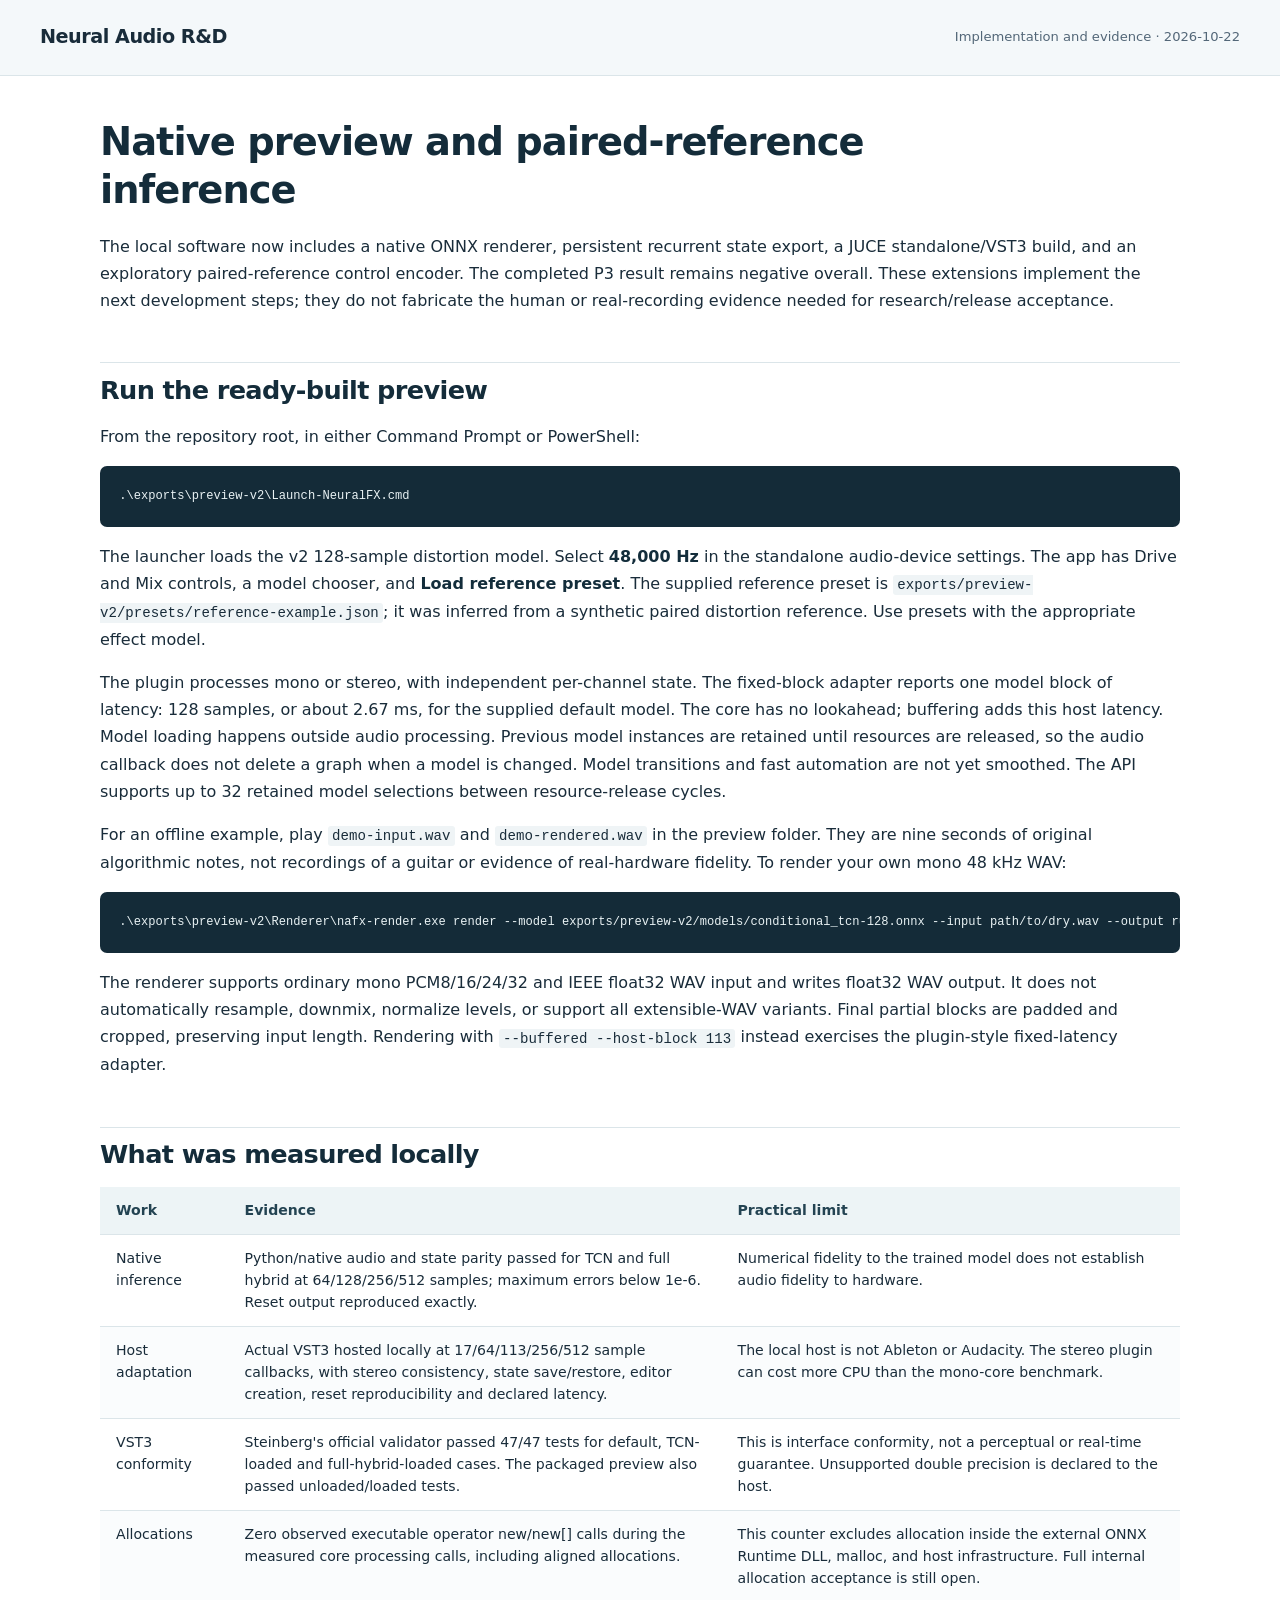
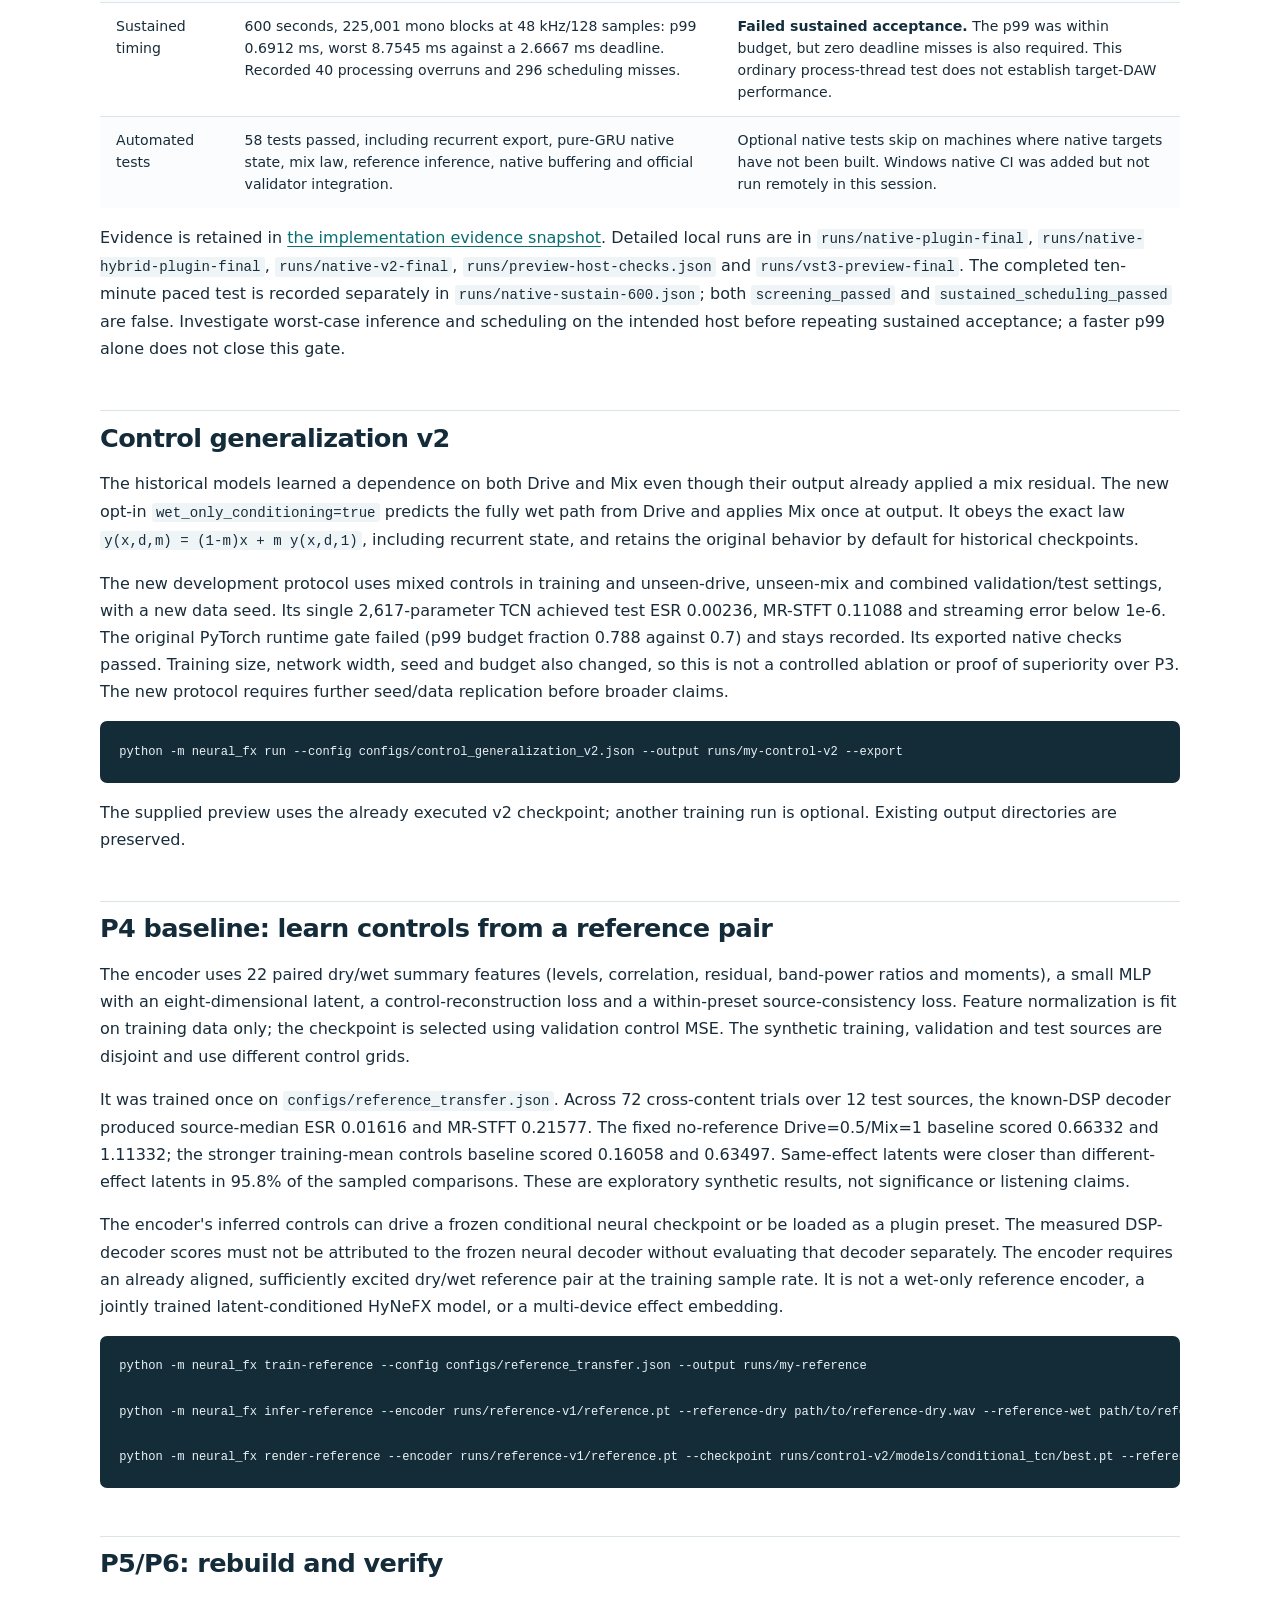
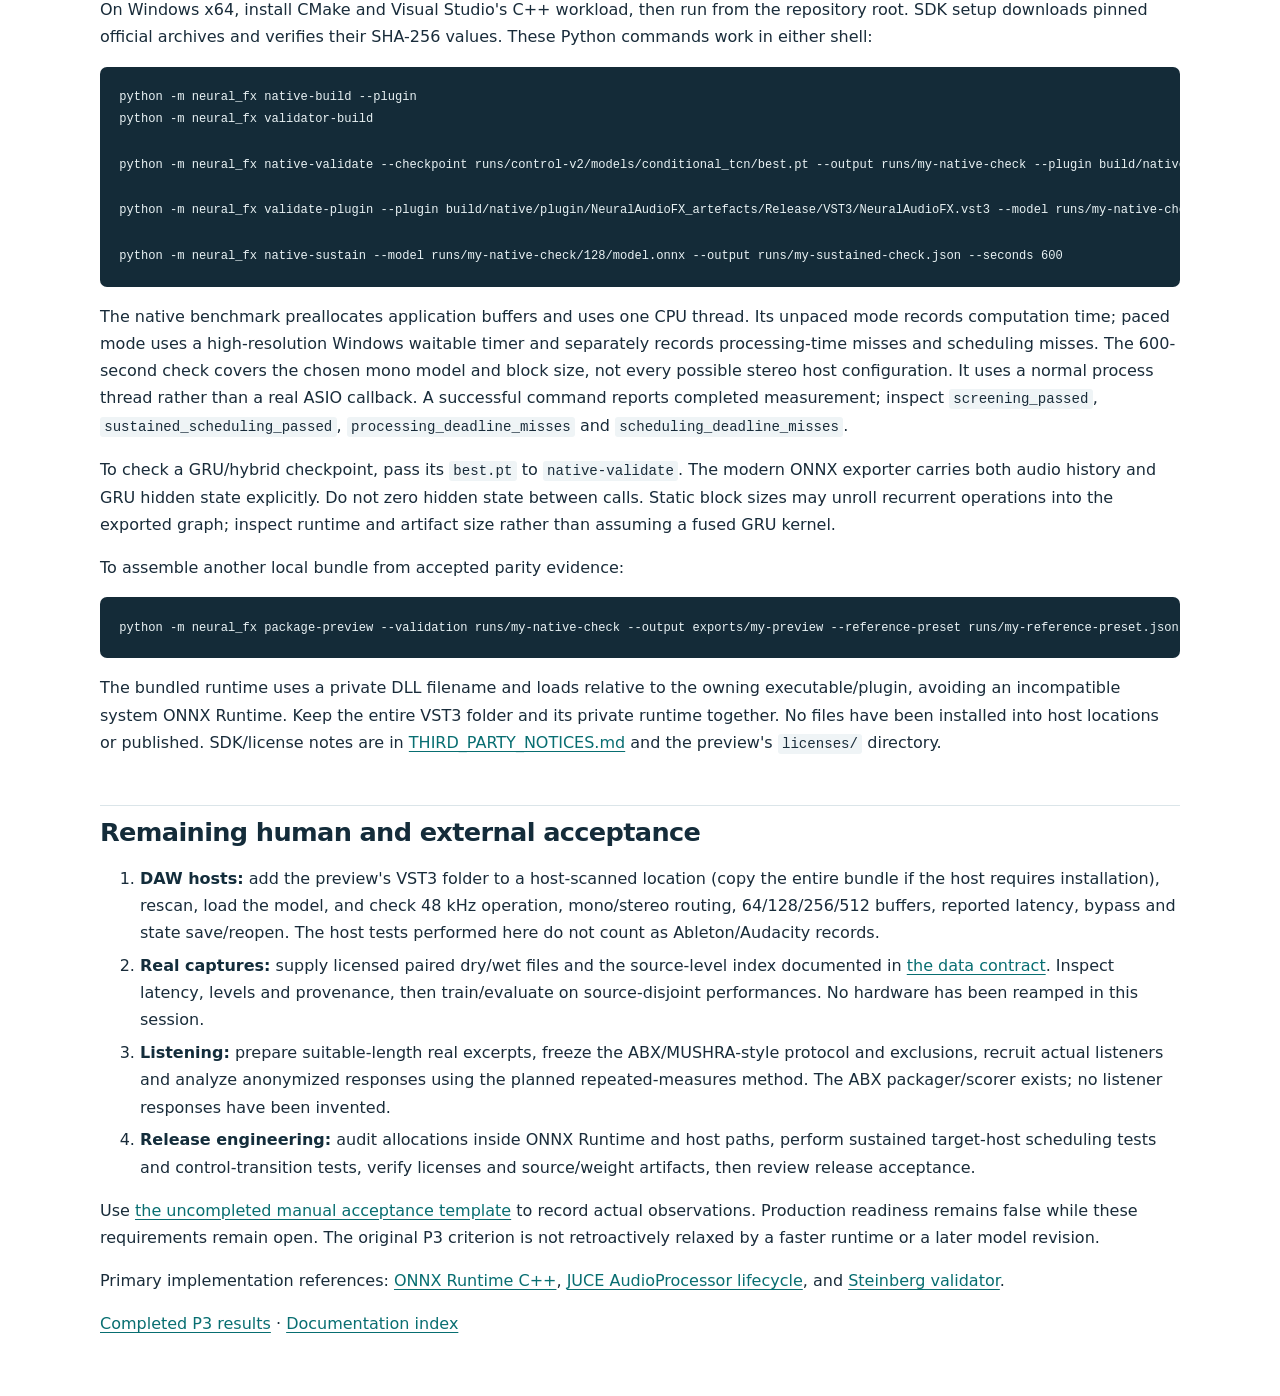
==== docs/NATIVE_AND_REFERENCE.html @ bbce23a6 "add synthetic reference inference and native audio preview - Add paired-reference control encoder an" ====
<!doctype html>
<html lang="en">
<head><meta charset="utf-8"><meta name="viewport" content="width=device-width, initial-scale=1">
<title>Native preview, reference inference and remaining acceptance | Neural Audio R&amp;D</title>
<link rel="stylesheet" href="assets/docs.css"></head>
<body>
<header class="site-header"><a class="brand" href="index.html">Neural Audio R&amp;D</a><span class="edition">Implementation and evidence · 2026-10-22</span></header>
<main id="main-content"><article>
<h1>Native preview and paired-reference inference</h1>
<p>The local software now includes a native ONNX renderer, persistent recurrent state export, a JUCE standalone/VST3 build, and an exploratory paired-reference control encoder. The completed P3 result remains negative overall. These extensions implement the next development steps; they do not fabricate the human or real-recording evidence needed for research/release acceptance.</p>
<h2>Run the ready-built preview</h2>
<p>From the repository root, in either Command Prompt or PowerShell:</p>
<pre><code>.\exports\preview-v2\Launch-NeuralFX.cmd</code></pre>
<p>The launcher loads the v2 128-sample distortion model. Select <strong>48,000 Hz</strong> in the standalone audio-device settings. The app has Drive and Mix controls, a model chooser, and <strong>Load reference preset</strong>. The supplied reference preset is <code>exports/preview-v2/presets/reference-example.json</code>; it was inferred from a synthetic paired distortion reference. Use presets with the appropriate effect model.</p>
<p>The plugin processes mono or stereo, with independent per-channel state. The fixed-block adapter reports one model block of latency: 128 samples, or about 2.67 ms, for the supplied default model. The core has no lookahead; buffering adds this host latency. Model loading happens outside audio processing. Previous model instances are retained until resources are released, so the audio callback does not delete a graph when a model is changed. Model transitions and fast automation are not yet smoothed. The API supports up to 32 retained model selections between resource-release cycles.</p>
<p>For an offline example, play <code>demo-input.wav</code> and <code>demo-rendered.wav</code> in the preview folder. They are nine seconds of original algorithmic notes, not recordings of a guitar or evidence of real-hardware fidelity. To render your own mono 48 kHz WAV:</p>
<pre><code>.\exports\preview-v2\Renderer\nafx-render.exe render --model exports/preview-v2/models/conditional_tcn-128.onnx --input path/to/dry.wav --output runs/my-native-render.wav --drive 0.5 --mix 1</code></pre>
<p>The renderer supports ordinary mono PCM8/16/24/32 and IEEE float32 WAV input and writes float32 WAV output. It does not automatically resample, downmix, normalize levels, or support all extensible-WAV variants. Final partial blocks are padded and cropped, preserving input length. Rendering with <code>--buffered --host-block 113</code> instead exercises the plugin-style fixed-latency adapter.</p>
<h2>What was measured locally</h2>
<table><thead><tr><th>Work</th><th>Evidence</th><th>Practical limit</th></tr></thead><tbody>
<tr><td>Native inference</td><td>Python/native audio and state parity passed for TCN and full hybrid at 64/128/256/512 samples; maximum errors below 1e-6. Reset output reproduced exactly.</td><td>Numerical fidelity to the trained model does not establish audio fidelity to hardware.</td></tr>
<tr><td>Host adaptation</td><td>Actual VST3 hosted locally at 17/64/113/256/512 sample callbacks, with stereo consistency, state save/restore, editor creation, reset reproducibility and declared latency.</td><td>The local host is not Ableton or Audacity. The stereo plugin can cost more CPU than the mono-core benchmark.</td></tr>
<tr><td>VST3 conformity</td><td>Steinberg's official validator passed 47/47 tests for default, TCN-loaded and full-hybrid-loaded cases. The packaged preview also passed unloaded/loaded tests.</td><td>This is interface conformity, not a perceptual or real-time guarantee. Unsupported double precision is declared to the host.</td></tr>
<tr><td>Allocations</td><td>Zero observed executable operator new/new[] calls during the measured core processing calls, including aligned allocations.</td><td>This counter excludes allocation inside the external ONNX Runtime DLL, malloc, and host infrastructure. Full internal allocation acceptance is still open.</td></tr>
<tr><td>Sustained timing</td><td>600 seconds, 225,001 mono blocks at 48 kHz/128 samples: p99 0.6912 ms, worst 8.7545 ms against a 2.6667 ms deadline. Recorded 40 processing overruns and 296 scheduling misses.</td><td><strong>Failed sustained acceptance.</strong> The p99 was within budget, but zero deadline misses is also required. This ordinary process-thread test does not establish target-DAW performance.</td></tr>
<tr><td>Automated tests</td><td>58 tests passed, including recurrent export, pure-GRU native state, mix law, reference inference, native buffering and official validator integration.</td><td>Optional native tests skip on machines where native targets have not been built. Windows native CI was added but not run remotely in this session.</td></tr>
</tbody></table>
<p>Evidence is retained in <a href="../reports/phases-4-6-evidence.json">the implementation evidence snapshot</a>. Detailed local runs are in <code>runs/native-plugin-final</code>, <code>runs/native-hybrid-plugin-final</code>, <code>runs/native-v2-final</code>, <code>runs/preview-host-checks.json</code> and <code>runs/vst3-preview-final</code>. The completed ten-minute paced test is recorded separately in <code>runs/native-sustain-600.json</code>; both <code>screening_passed</code> and <code>sustained_scheduling_passed</code> are false. Investigate worst-case inference and scheduling on the intended host before repeating sustained acceptance; a faster p99 alone does not close this gate.</p>
<h2>Control generalization v2</h2>
<p>The historical models learned a dependence on both Drive and Mix even though their output already applied a mix residual. The new opt-in <code>wet_only_conditioning=true</code> predicts the fully wet path from Drive and applies Mix once at output. It obeys the exact law <code>y(x,d,m) = (1-m)x + m y(x,d,1)</code>, including recurrent state, and retains the original behavior by default for historical checkpoints.</p>
<p>The new development protocol uses mixed controls in training and unseen-drive, unseen-mix and combined validation/test settings, with a new data seed. Its single 2,617-parameter TCN achieved test ESR 0.00236, MR-STFT 0.11088 and streaming error below 1e-6. The original PyTorch runtime gate failed (p99 budget fraction 0.788 against 0.7) and stays recorded. Its exported native checks passed. Training size, network width, seed and budget also changed, so this is not a controlled ablation or proof of superiority over P3. The new protocol requires further seed/data replication before broader claims.</p>
<pre><code>python -m neural_fx run --config configs/control_generalization_v2.json --output runs/my-control-v2 --export</code></pre>
<p>The supplied preview uses the already executed v2 checkpoint; another training run is optional. Existing output directories are preserved.</p>
<h2>P4 baseline: learn controls from a reference pair</h2>
<p>The encoder uses 22 paired dry/wet summary features (levels, correlation, residual, band-power ratios and moments), a small MLP with an eight-dimensional latent, a control-reconstruction loss and a within-preset source-consistency loss. Feature normalization is fit on training data only; the checkpoint is selected using validation control MSE. The synthetic training, validation and test sources are disjoint and use different control grids.</p>
<p>It was trained once on <code>configs/reference_transfer.json</code>. Across 72 cross-content trials over 12 test sources, the known-DSP decoder produced source-median ESR 0.01616 and MR-STFT 0.21577. The fixed no-reference Drive=0.5/Mix=1 baseline scored 0.66332 and 1.11332; the stronger training-mean controls baseline scored 0.16058 and 0.63497. Same-effect latents were closer than different-effect latents in 95.8% of the sampled comparisons. These are exploratory synthetic results, not significance or listening claims.</p>
<p>The encoder's inferred controls can drive a frozen conditional neural checkpoint or be loaded as a plugin preset. The measured DSP-decoder scores must not be attributed to the frozen neural decoder without evaluating that decoder separately. The encoder requires an already aligned, sufficiently excited dry/wet reference pair at the training sample rate. It is not a wet-only reference encoder, a jointly trained latent-conditioned HyNeFX model, or a multi-device effect embedding.</p>
<pre><code>python -m neural_fx train-reference --config configs/reference_transfer.json --output runs/my-reference

python -m neural_fx infer-reference --encoder runs/reference-v1/reference.pt --reference-dry path/to/reference-dry.wav --reference-wet path/to/reference-wet.wav --output runs/my-reference-preset.json

python -m neural_fx render-reference --encoder runs/reference-v1/reference.pt --checkpoint runs/control-v2/models/conditional_tcn/best.pt --reference-dry path/to/reference-dry.wav --reference-wet path/to/reference-wet.wav --input path/to/new-dry.wav --output runs/my-transfer.wav</code></pre>
<h2>P5/P6: rebuild and verify</h2>
<p>On Windows x64, install CMake and Visual Studio's C++ workload, then run from the repository root. SDK setup downloads pinned official archives and verifies their SHA-256 values. These Python commands work in either shell:</p>
<pre><code>python -m neural_fx native-build --plugin
python -m neural_fx validator-build

python -m neural_fx native-validate --checkpoint runs/control-v2/models/conditional_tcn/best.pt --output runs/my-native-check --plugin build/native/plugin/NeuralAudioFX_artefacts/Release/VST3/NeuralAudioFX.vst3 --host-check build/native/plugin/nafx-plugin-check_artefacts/Release/nafx-plugin-check.exe

python -m neural_fx validate-plugin --plugin build/native/plugin/NeuralAudioFX_artefacts/Release/VST3/NeuralAudioFX.vst3 --model runs/my-native-check/128/model.onnx --output runs/my-validator-check

python -m neural_fx native-sustain --model runs/my-native-check/128/model.onnx --output runs/my-sustained-check.json --seconds 600</code></pre>
<p>The native benchmark preallocates application buffers and uses one CPU thread. Its unpaced mode records computation time; paced mode uses a high-resolution Windows waitable timer and separately records processing-time misses and scheduling misses. The 600-second check covers the chosen mono model and block size, not every possible stereo host configuration. It uses a normal process thread rather than a real ASIO callback. A successful command reports completed measurement; inspect <code>screening_passed</code>, <code>sustained_scheduling_passed</code>, <code>processing_deadline_misses</code> and <code>scheduling_deadline_misses</code>.</p>
<p>To check a GRU/hybrid checkpoint, pass its <code>best.pt</code> to <code>native-validate</code>. The modern ONNX exporter carries both audio history and GRU hidden state explicitly. Do not zero hidden state between calls. Static block sizes may unroll recurrent operations into the exported graph; inspect runtime and artifact size rather than assuming a fused GRU kernel.</p>
<p>To assemble another local bundle from accepted parity evidence:</p>
<pre><code>python -m neural_fx package-preview --validation runs/my-native-check --output exports/my-preview --reference-preset runs/my-reference-preset.json</code></pre>
<p>The bundled runtime uses a private DLL filename and loads relative to the owning executable/plugin, avoiding an incompatible system ONNX Runtime. Keep the entire VST3 folder and its private runtime together. No files have been installed into host locations or published. SDK/license notes are in <a href="../THIRD_PARTY_NOTICES.md">THIRD_PARTY_NOTICES.md</a> and the preview's <code>licenses/</code> directory.</p>
<h2>Remaining human and external acceptance</h2>
<ol>
<li><strong>DAW hosts:</strong> add the preview's VST3 folder to a host-scanned location (copy the entire bundle if the host requires installation), rescan, load the model, and check 48 kHz operation, mono/stereo routing, 64/128/256/512 buffers, reported latency, bypass and state save/reopen. The host tests performed here do not count as Ableton/Audacity records.</li>
<li><strong>Real captures:</strong> supply licensed paired dry/wet files and the source-level index documented in <a href="../data/README.md">the data contract</a>. Inspect latency, levels and provenance, then train/evaluate on source-disjoint performances. No hardware has been reamped in this session.</li>
<li><strong>Listening:</strong> prepare suitable-length real excerpts, freeze the ABX/MUSHRA-style protocol and exclusions, recruit actual listeners and analyze anonymized responses using the planned repeated-measures method. The ABX packager/scorer exists; no listener responses have been invented.</li>
<li><strong>Release engineering:</strong> audit allocations inside ONNX Runtime and host paths, perform sustained target-host scheduling tests and control-transition tests, verify licenses and source/weight artifacts, then review release acceptance.</li>
</ol>
<p>Use <a href="../reports/manual-acceptance.template.json">the uncompleted manual acceptance template</a> to record actual observations. Production readiness remains false while these requirements remain open. The original P3 criterion is not retroactively relaxed by a faster runtime or a later model revision.</p>
<p>Primary implementation references: <a href="https://onnxruntime.ai/docs/get-started/with-cpp.html">ONNX Runtime C++</a>, <a href="https://docs.juce.com/master/classjuce_1_1AudioProcessor.html">JUCE AudioProcessor lifecycle</a>, and <a href="https://github.com/steinbergmedia/vst3_public_sdk/tree/master/samples/vst-hosting/validator">Steinberg validator</a>.</p>
<p><a href="P3_RESULTS_AND_RUNTIME.html">Completed P3 results</a> · <a href="index.html">Documentation index</a></p>
</article></main></body></html>
---- docs/assets/docs.css ----
:root {
  color-scheme: light;
  --ink: #192c3a;
  --muted: #536778;
  --accent: #086e71;
  --border: #dbe5e9;
  --paper: #fff;
  --wash: #f4f8fa;
  font-family: "Segoe UI", system-ui, sans-serif;
  font-size: 16px;
}
* { box-sizing: border-box; }
html { scroll-behavior: smooth; scroll-padding-top: 6rem; }
body { margin: 0; color: var(--ink); background: var(--paper); line-height: 1.7; }
a { color: var(--accent); text-underline-offset: .2em; overflow-wrap: anywhere; }
a:hover { color: #00464a; }
a:focus-visible, summary:focus-visible, [tabindex]:focus-visible { outline: 3px solid #dd8a27; outline-offset: 4px; }
.skip-link { position: absolute; left: 1rem; top: -10rem; padding: .75rem; background: white; z-index: 5; }
.skip-link:focus { top: .5rem; }
.site-header { min-height: 76px; display: flex; align-items: center; justify-content: space-between; gap: 1.5rem; padding: 1rem 2.5rem; border-bottom: 1px solid var(--border); background: var(--wash); }
.brand { color: var(--ink); text-decoration: none; font-size: 1.2rem; font-weight: 750; letter-spacing: -.025em; }
.brand span { color: var(--accent); }
.edition { color: var(--muted); font-size: .82rem; }
.layout { display: grid; grid-template-columns: 265px minmax(0, 1fr); max-width: 1560px; margin: auto; }
.sidebar { padding: 2rem 1.2rem 2rem 1.7rem; border-right: 1px solid var(--border); align-self: start; position: sticky; top: 0; max-height: 100vh; overflow: auto; font-size: .85rem; }
.sidebar nav { display: grid; gap: .3rem; }
.sidebar nav a { display: block; padding: .55rem .8rem; text-decoration: none; border-radius: 5px; color: var(--muted); }
.sidebar nav a[aria-current] { background: #e4f2f0; color: #075759; font-weight: 650; }
.contents { border-top: 1px solid var(--border); margin: 1.5rem 0; padding-top: 1rem; }
summary { cursor: pointer; font-weight: 650; }
.toc ul { list-style: none; padding-left: .8rem; line-height: 1.45; }
.toc > ul { padding-left: 0; }
.toc li { margin: .65rem 0; }
.toc a { color: var(--muted); text-decoration: none; }
.report-link { display: block; border-top: 1px solid var(--border); padding-top: 1rem; }
main { min-width: 0; padding: 2.4rem clamp(1.3rem, 4vw, 4rem) 3rem; }
article { max-width: 1080px; margin: 0 auto; }
h1, h2, h3 { line-height: 1.25; letter-spacing: -.025em; color: #142c3a; }
h1 { font-size: clamp(2rem, 3vw, 2.8rem); max-width: 30ch; margin: .2rem 0 1.2rem; }
h2 { font-size: 1.6rem; margin: 3rem 0 1rem; padding-top: .7rem; border-top: 1px solid var(--border); }
h3 { font-size: 1.13rem; margin: 2rem 0 .8rem; }
p, ul, ol { margin: 1rem 0; }
li { margin: .35rem 0; }
strong { color: #132d3b; }
code { font-family: Consolas, "Cascadia Code", monospace; font-size: .88em; background: #eff4f6; padding: .12em .3em; border-radius: 3px; overflow-wrap: anywhere; }
pre { background: #142b38; color: #e9f2f4; padding: 1.2rem; border-radius: 7px; overflow: auto; font-size: .86rem; line-height: 1.65; }
pre code { padding: 0; color: inherit; background: none; overflow-wrap: normal; }
.table-scroll { overflow-x: auto; max-width: 100%; margin: 1.5rem 0; border: 1px solid var(--border); border-radius: 6px; }
table { border-collapse: collapse; width: 100%; font-size: .88rem; line-height: 1.55; }
th, td { padding: .8rem 1rem; text-align: left; vertical-align: top; border-bottom: 1px solid var(--border); min-width: 120px; }
th { background: #edf4f6; color: #234352; font-weight: 650; }
tr:last-child td { border-bottom: 0; }
tbody tr:nth-child(even) { background: #fafcfd; }
.arithmatex { max-width: 100%; }
div.arithmatex { overflow-x: auto; overflow-y: hidden; padding: .7rem .2rem; margin: 1.3rem 0; background: #f9fbfc; border-radius: 5px; }
mjx-container[jax="SVG"] { display: inline-block; vertical-align: middle; max-width: none; }
mjx-container[display="true"] { display: block; text-align: center; margin: .6rem 0; }
mjx-container svg { overflow: visible; }
.flowchart { margin: 2rem 0; border: 1px solid var(--border); border-radius: 8px; background: #fcfefe; padding: 1rem; }
.diagram { overflow: auto; }
.diagram > svg { display: block; max-width: none; margin: auto; }
figcaption { margin-top: 1rem; font-size: .82rem; color: var(--muted); }
.flowchart details { margin-top: 1rem; font-size: .8rem; }
.flowchart pre { font-size: .75rem; }
footer { max-width: 1080px; margin: 3rem auto 0; padding-top: 1rem; border-top: 1px solid var(--border); font-size: .8rem; color: var(--muted); }
@media (max-width: 850px) {
  .layout { grid-template-columns: 1fr; }
  .sidebar { position: static; max-height: none; border-right: 0; border-bottom: 1px solid var(--border); padding: 1rem; }
  .sidebar nav { display: flex; flex-wrap: wrap; gap: .25rem; }
  .sidebar nav a { padding: .4rem .6rem; }
  .contents { margin: 1rem 0 0; }
  .contents .toc { max-height: 12rem; overflow: auto; }
  .report-link { margin-top: 1rem; }
  .site-header { padding: 1rem; flex-wrap: wrap; gap: .25rem; }
  main { padding: 1.5rem 1rem 2rem; }
  th, td { padding: .65rem; }
}
@media print {
  body { font-size: 10pt; }
  .site-header, .sidebar, .skip-link, .flowchart details { display: none; }
  .layout { display: block; }
  main { padding: 0; }
  h2, h3 { break-after: avoid; }
  figure, tr { break-inside: avoid; }
  .table-scroll, .diagram, div.arithmatex { overflow: visible; }
  .diagram > svg { max-width: 100%; height: auto; }
  pre { white-space: pre-wrap; background: #f0f3f5; color: black; }
}
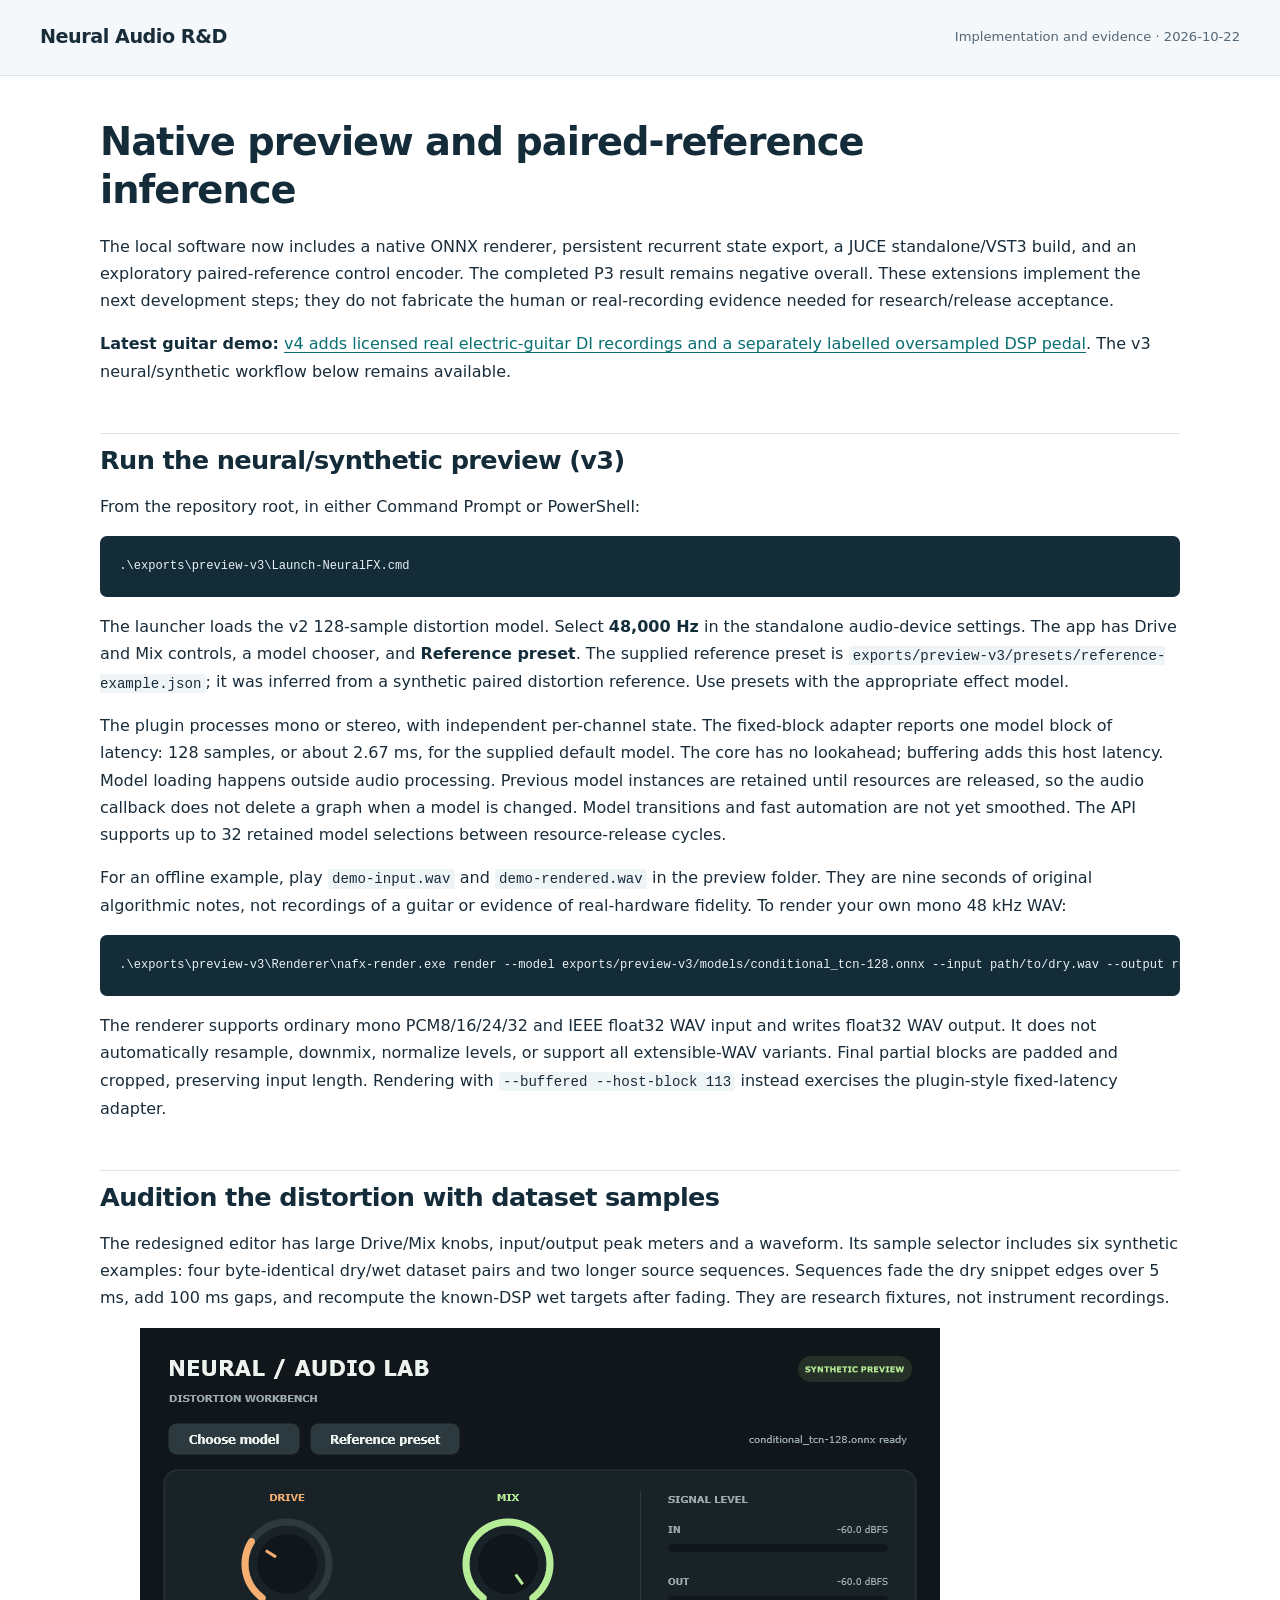
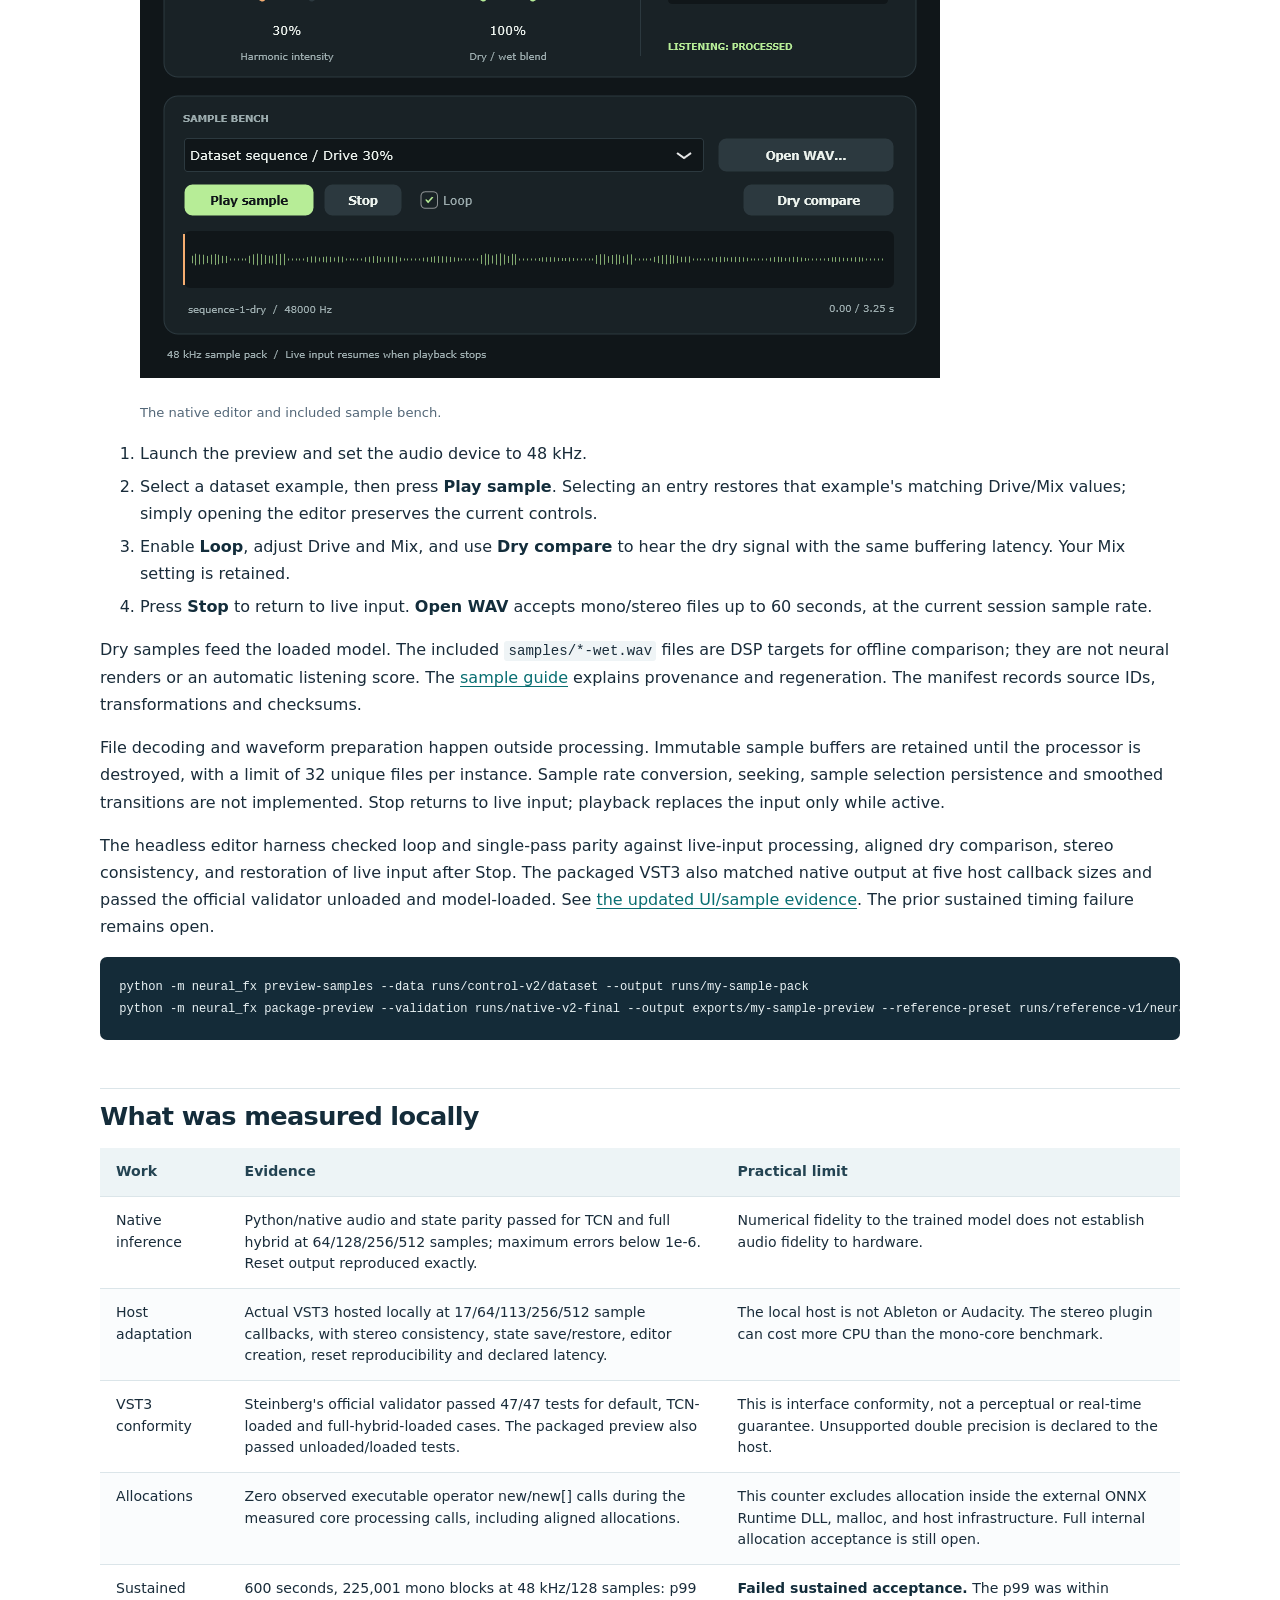
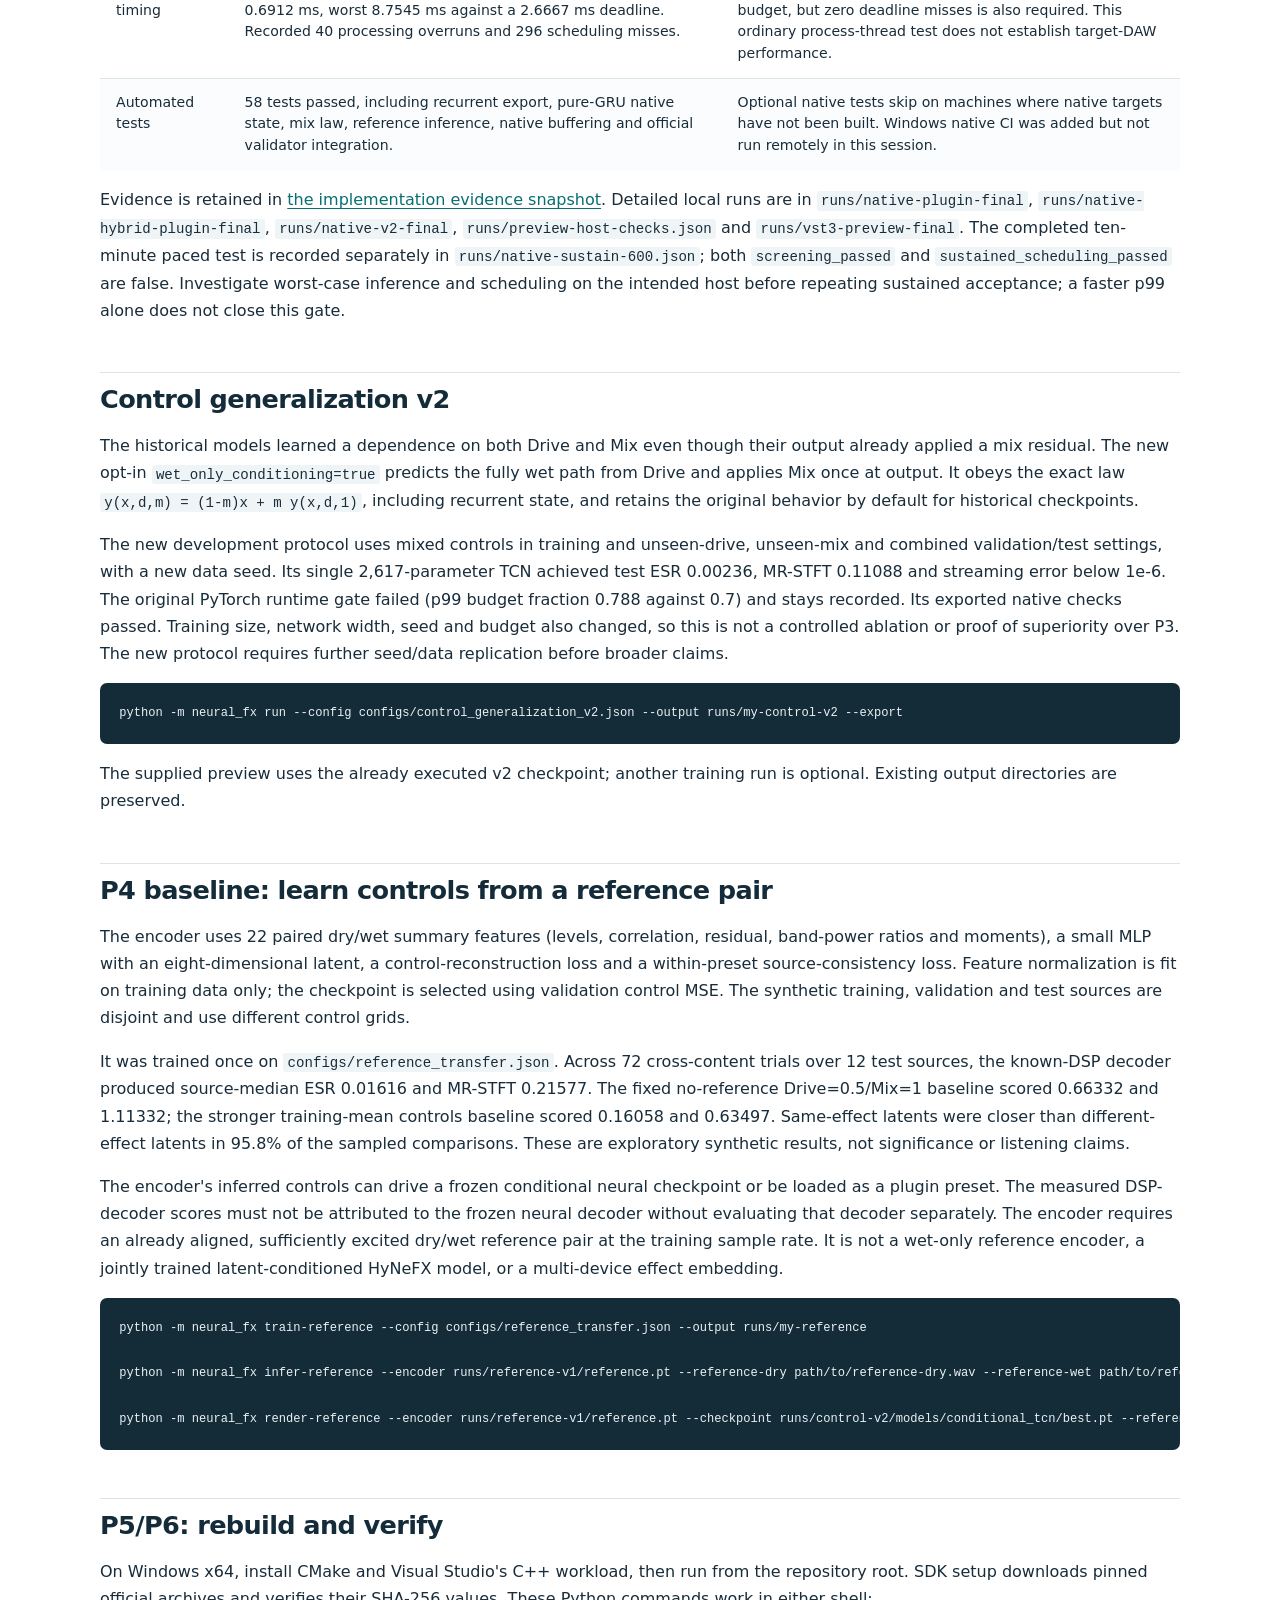
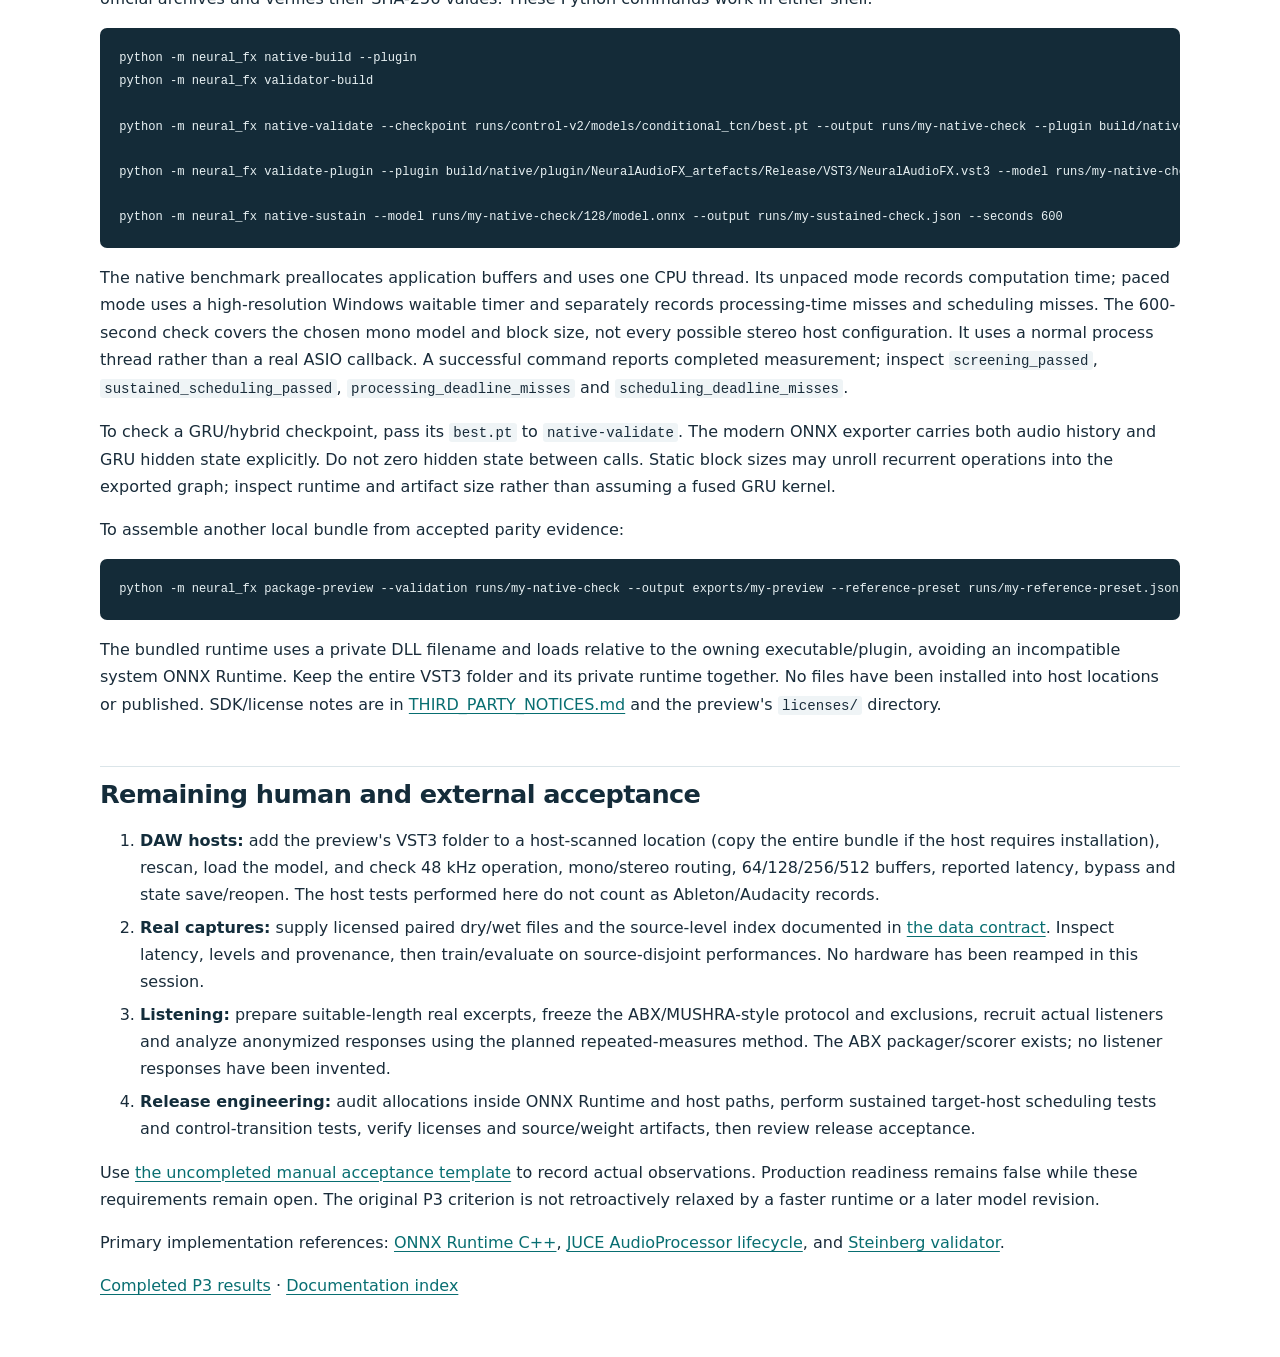
==== commit 5ddf0cb8: "Add guitar distortion audition preview Add a separately selectable 4x-oversampled DSP pedal, live sa" ====
--- a/docs/NATIVE_AND_REFERENCE.html
+++ b/docs/NATIVE_AND_REFERENCE.html
@@ -8,14 +8,24 @@
 <main id="main-content"><article>
 <h1>Native preview and paired-reference inference</h1>
 <p>The local software now includes a native ONNX renderer, persistent recurrent state export, a JUCE standalone/VST3 build, and an exploratory paired-reference control encoder. The completed P3 result remains negative overall. These extensions implement the next development steps; they do not fabricate the human or real-recording evidence needed for research/release acceptance.</p>
-<h2>Run the ready-built preview</h2>
+<p><strong>Latest guitar demo:</strong> <a href="GUITAR_DISTORTION.html">v4 adds licensed real electric-guitar DI recordings and a separately labelled oversampled DSP pedal</a>. The v3 neural/synthetic workflow below remains available.</p>
+<h2>Run the neural/synthetic preview (v3)</h2>
 <p>From the repository root, in either Command Prompt or PowerShell:</p>
-<pre><code>.\exports\preview-v2\Launch-NeuralFX.cmd</code></pre>
-<p>The launcher loads the v2 128-sample distortion model. Select <strong>48,000 Hz</strong> in the standalone audio-device settings. The app has Drive and Mix controls, a model chooser, and <strong>Load reference preset</strong>. The supplied reference preset is <code>exports/preview-v2/presets/reference-example.json</code>; it was inferred from a synthetic paired distortion reference. Use presets with the appropriate effect model.</p>
+<pre><code>.\exports\preview-v3\Launch-NeuralFX.cmd</code></pre>
+<p>The launcher loads the v2 128-sample distortion model. Select <strong>48,000 Hz</strong> in the standalone audio-device settings. The app has Drive and Mix controls, a model chooser, and <strong>Reference preset</strong>. The supplied reference preset is <code>exports/preview-v3/presets/reference-example.json</code>; it was inferred from a synthetic paired distortion reference. Use presets with the appropriate effect model.</p>
 <p>The plugin processes mono or stereo, with independent per-channel state. The fixed-block adapter reports one model block of latency: 128 samples, or about 2.67 ms, for the supplied default model. The core has no lookahead; buffering adds this host latency. Model loading happens outside audio processing. Previous model instances are retained until resources are released, so the audio callback does not delete a graph when a model is changed. Model transitions and fast automation are not yet smoothed. The API supports up to 32 retained model selections between resource-release cycles.</p>
 <p>For an offline example, play <code>demo-input.wav</code> and <code>demo-rendered.wav</code> in the preview folder. They are nine seconds of original algorithmic notes, not recordings of a guitar or evidence of real-hardware fidelity. To render your own mono 48 kHz WAV:</p>
-<pre><code>.\exports\preview-v2\Renderer\nafx-render.exe render --model exports/preview-v2/models/conditional_tcn-128.onnx --input path/to/dry.wav --output runs/my-native-render.wav --drive 0.5 --mix 1</code></pre>
+<pre><code>.\exports\preview-v3\Renderer\nafx-render.exe render --model exports/preview-v3/models/conditional_tcn-128.onnx --input path/to/dry.wav --output runs/my-native-render.wav --drive 0.5 --mix 1</code></pre>
 <p>The renderer supports ordinary mono PCM8/16/24/32 and IEEE float32 WAV input and writes float32 WAV output. It does not automatically resample, downmix, normalize levels, or support all extensible-WAV variants. Final partial blocks are padded and cropped, preserving input length. Rendering with <code>--buffered --host-block 113</code> instead exercises the plugin-style fixed-latency adapter.</p>
+<h2>Audition the distortion with dataset samples</h2>
+<p>The redesigned editor has large Drive/Mix knobs, input/output peak meters and a waveform. Its sample selector includes six synthetic examples: four byte-identical dry/wet dataset pairs and two longer source sequences. Sequences fade the dry snippet edges over 5 ms, add 100 ms gaps, and recompute the known-DSP wet targets after fading. They are research fixtures, not instrument recordings.</p>
+<figure><img src="assets/distortion-preview.png" alt="Neural Audio Lab distortion editor with Drive and Mix knobs, signal meters, sample selector, looping transport and waveform" style="max-width:100%;height:auto"><figcaption>The native editor and included sample bench.</figcaption></figure>
+<ol><li>Launch the preview and set the audio device to 48 kHz.</li><li>Select a dataset example, then press <strong>Play sample</strong>. Selecting an entry restores that example's matching Drive/Mix values; simply opening the editor preserves the current controls.</li><li>Enable <strong>Loop</strong>, adjust Drive and Mix, and use <strong>Dry compare</strong> to hear the dry signal with the same buffering latency. Your Mix setting is retained.</li><li>Press <strong>Stop</strong> to return to live input. <strong>Open WAV</strong> accepts mono/stereo files up to 60 seconds, at the current session sample rate.</li></ol>
+<p>Dry samples feed the loaded model. The included <code>samples/*-wet.wav</code> files are DSP targets for offline comparison; they are not neural renders or an automatic listening score. The <a href="../samples/README.md">sample guide</a> explains provenance and regeneration. The manifest records source IDs, transformations and checksums.</p>
+<p>File decoding and waveform preparation happen outside processing. Immutable sample buffers are retained until the processor is destroyed, with a limit of 32 unique files per instance. Sample rate conversion, seeking, sample selection persistence and smoothed transitions are not implemented. Stop returns to live input; playback replaces the input only while active.</p>
+<p>The headless editor harness checked loop and single-pass parity against live-input processing, aligned dry comparison, stereo consistency, and restoration of live input after Stop. The packaged VST3 also matched native output at five host callback sizes and passed the official validator unloaded and model-loaded. See <a href="../reports/ui-samples-evidence.json">the updated UI/sample evidence</a>. The prior sustained timing failure remains open.</p>
+<pre><code>python -m neural_fx preview-samples --data runs/control-v2/dataset --output runs/my-sample-pack
+python -m neural_fx package-preview --validation runs/native-v2-final --output exports/my-sample-preview --reference-preset runs/reference-v1/neural-transfer.preset.json --samples runs/my-sample-pack</code></pre>
 <h2>What was measured locally</h2>
 <table><thead><tr><th>Work</th><th>Evidence</th><th>Practical limit</th></tr></thead><tbody>
 <tr><td>Native inference</td><td>Python/native audio and state parity passed for TCN and full hybrid at 64/128/256/512 samples; maximum errors below 1e-6. Reset output reproduced exactly.</td><td>Numerical fidelity to the trained model does not establish audio fidelity to hardware.</td></tr>
